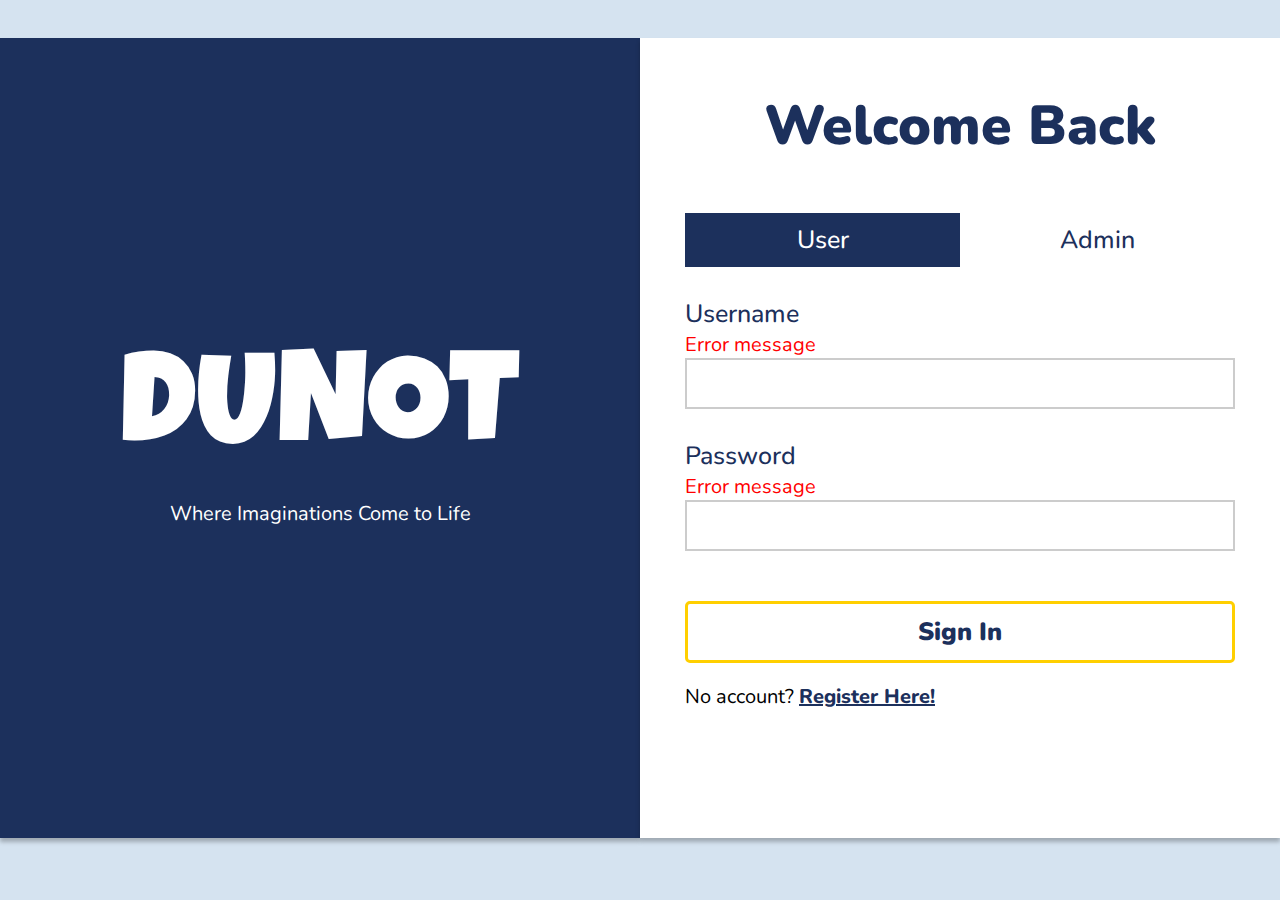
==== HTML/index.html @ 3681e9b6 "Log in, Register, Home, Catalogue html done" ====
<!DOCTYPE html>
<html lang="en">

<head>
    <title>Sign In</title>
    <meta charset="UTF-8">
    <meta name="viewport" content="width=device-width, initial-scale=1.0">
    <link href='https://fonts.googleapis.com/css?family=Nunito' rel='stylesheet'>
    <link href='https://fonts.googleapis.com/css?family=Luckiest Guy' rel='stylesheet'>
    <link rel="stylesheet" href="/CSS/global.css">
    <link rel="stylesheet" href="/CSS/index.css">
</head>

<body>
    <div class="flex-container">
        <div class="bookLeft">
            <h1>DUNOT</h1>
            <p>Where Imaginations Come to Life</p>
        </div>

        <div class="bookRight">
            <div class="rightContent">
                <h2>Welcome Back</h2>

                <form action="" method="" id="signinForm">
                    <div class="radio-button-group">
                        <input type="radio" id="userRadio" name="userType" value="User" checked>
                        <label for="userRadio" id="userLabel" class="radioLabel">User</label>
                        <input type="radio" id="adminRadio" name="userType" value="Admin">
                        <label for="adminRadio" id="adminLabel" class="radioLabel">Admin</label>
                    </div>

                    <label for="userName">Username</label>
                    <p class="errormsg" >Error message</p>
                    <input type="text" id="userName" name="userName">

                    <label for="Password">Password</label>
                    <p class="errormsg">Error message</p>
                    <input type="password" id="Password" name="Password">
                </form>

                <button class="button" type="submit" form="signinForm" value="Submit">Sign In</button>

                <p class="registerlogin">No account? <a href="register.html">Register Here!</a></p>
            </div>
        </div>
    </div>
</body>

</html>
---- CSS/global.css ----
h1,
h2,
h3,
h4,
p,
div,
body,
input,
img {
    padding: 0;
    margin: 0;
}

h2,
h3,
h4,
label,
p,
button,
input,
span {
    font-family: Nunito;
}

h2 {
    font-size: 25px;
}

p {
    font-size: 20px;
    color: black;
}

.container {
    max-width: 100vw;
}

/*Navigation Bar-----------------------------------------------------------*/
.navigationBarContainer {
    height: 91px;
    text-align: center;
    box-shadow: 0px 4px 4px 0px rgba(0, 0, 0, 0.1);
    background-color: white;
    width: 100%;
    position: fixed;
    top: 0;
    z-index: 50;
}

.navBarContent {
    display: flex;
    height: 100%;
    padding-left: 50px;
    padding-right: 50px;
}

.navBarContent span {
    flex: 1;
    display: flex;
    align-items: center;
    justify-content: flex-end;
    gap: 80px;
}

.navBarContent h1 {
    font-family: Luckiest Guy;
    color: #1C305C;
    font-size: 70px;
}

.navBarContent h1 a {
    text-decoration: none;
    color: #1C305C;
}

.icons a {
    color: #1C305C;
}

.shoppingBag[data-count]:before {
    content: attr(data-count);
    position: absolute;
    top: -10px;
    right: -10px;
    background-color: #bb0e1c;
    color: white;
    border-radius: 50%;
    padding: 5px 10px;
    font-size: 18px;
    z-index: 100;
}

.shoppingBag {
    position: relative;
    display: inline-block;
}


/*Book Imgs---------------------------------------------------*/
.bookImg {
    width: 100%;
    max-width: 250px;
    height: 399px;
    box-shadow: 0px 4px 4px 0px rgba(0, 0, 0, 0.1);
    transition: transform .2s;
}

.bookImg:hover {
    cursor: pointer;
    transform: scale(1.1);
}

/*Footer---------------------------------------------------*/
footer {
    height: 200px;
    background-color: #E5E7EB;
}

footer h1 {
    font-family: Luckiest Guy;
    font-size: 35px;
    padding-bottom: 15px;
    color: #1C305C;
}

footer p {
    font-size: 15px;
}

footer div {
    padding-top: 40px;
    padding-left: 10%;
}

/*Button---------------------------------------------------*/
.button {
    width: 550px;
    height: 62px;
    border-radius: 5px;
    border: 3px solid #FFCF00;
    background: rgba(0, 0, 0, 0);
    color: #1C305C;
    box-shadow: inset 0 0 0 0 #FFCF00;
    font-size: 25px;
    font-style: normal;
    font-weight: 900;
    cursor: pointer;
    transition: ease-out 0.3s;
}

.button:hover {
    box-shadow: inset 550px 0 0 0 #FFCF00;
    color: white;
}

/*Others---------------------------------------------------*/
---- CSS/index.css ----
body {
    background: #d5e3f0;
}

.flex-container {
    display: flex;
    justify-content: center;
    /* Horizontally center content */
    align-items: center;
    /* Vertically center content */
    margin-top: 3%;
}

.bookLeft {
    text-align: center;
    width: 676px;
    height: 800px;
    background: #1C305C;
    ;
    box-shadow: 0px 4px 4px 0px rgba(0, 0, 0, 0.25);

    /* Horizontally center content */
    display: flex;
    flex-direction: column;
    justify-content: center;
}

.bookLeft h1 {
    color: #FFF;
    font-family: Luckiest Guy;
    font-size: 130px;
    font-style: normal;
    font-weight: 400;
}

.bookLeft p {
    color: #FFF;
    margin-top: 20px;
}


.bookRight {
    text-align: center;
    width: 676px;
    height: 800px;
    background: white;
    box-shadow: 0px 4px 4px 0px rgba(0, 0, 0, 0.25);
}

.rightContent {
    width: 550px;
    margin: 0 auto;
    margin-top: 50px;
}

.rightContent h2 {
    color: #1C305C;    
    font-family: Nunito;
    font-size: 55px;
    font-style: normal;
    font-weight: 900;
    line-height: normal;
}

#signinForm label,
input {
    display: block;
    text-align: left;
}

#signinForm {
    margin-top: 50px;
}

label {
    color: #1C305C;
    font-size: 25px;
    font-style: normal;
    font-weight: 500;
    line-height: normal;
}

input[type="text"],
input[type="password"] {
    font-size: 20px;
    width: 100%;
    padding: 10px 20px;
    box-sizing: border-box;
    border: 2px solid #ccc;
    margin-bottom: 30px;
    -webkit-transition: 0.5s;
    transition: 0.5s;
    outline: none;
}

input[type="text"]:focus,
input[type="password"]:focus {
    border: 2px solid #555;
}

.radio-button-group{
    display: flex;    
}

input[type="radio"] {      
    display: none;       
}

.radioLabel {
    display: inline-block;
    width: 240px;
    padding: 10px 20px;      
    cursor: pointer;    
    text-align: center !important;
    margin-bottom: 30px;  
}

/* Style the labels when selected */
input[type="radio"]:checked+label {
    background-color: #1C305C;
    /* Change to your desired color */
    color: #fff;
}

.button {
    margin-top: 20px;
}

.registerlogin {
    text-align: left;
    margin-top: 20px;
}

.registerlogin a {
    color: #1C305C;
    font-weight: 800;
}

.errormsg {
    padding-top: 0;
    text-align: left;
    color: red;
}
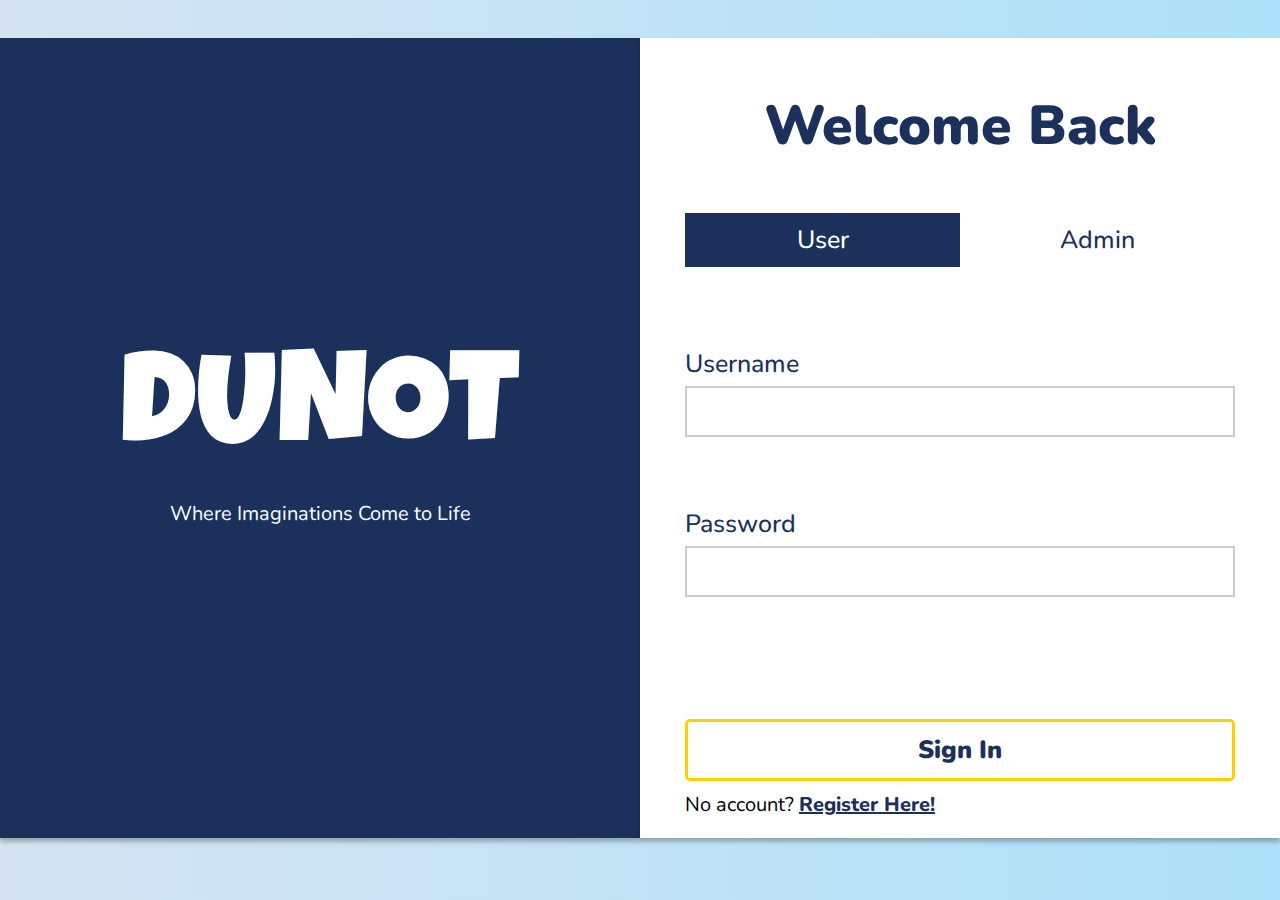
==== commit 1371ea93: "register, signin, home, catalogue backend done" ====
--- a/HTML/index.html
+++ b/HTML/index.html
@@ -7,8 +7,8 @@
     <meta name="viewport" content="width=device-width, initial-scale=1.0">
     <link href='https://fonts.googleapis.com/css?family=Nunito' rel='stylesheet'>
     <link href='https://fonts.googleapis.com/css?family=Luckiest Guy' rel='stylesheet'>
-    <link rel="stylesheet" href="/CSS/global.css">
-    <link rel="stylesheet" href="/CSS/index.css">
+    <link rel="stylesheet" href="../CSS/global.css">
+    <link rel="stylesheet" href="../CSS/index.css">
 </head>
 
 <body>
@@ -22,7 +22,8 @@
             <div class="rightContent">
                 <h2>Welcome Back</h2>
 
-                <form action="" method="" id="signinForm">
+                <form action="../PHP_Function/validateSignIn.php" method="POST" id="signinForm"
+                    onsubmit="return checkAll()">
                     <div class="radio-button-group">
                         <input type="radio" id="userRadio" name="userType" value="User" checked>
                         <label for="userRadio" id="userLabel" class="radioLabel">User</label>
@@ -30,21 +31,72 @@
                         <label for="adminRadio" id="adminLabel" class="radioLabel">Admin</label>
                     </div>
 
+                    <p class="errormsg" id="errorOverall">Invalid Username or Password</p>
+
                     <label for="userName">Username</label>
-                    <p class="errormsg" >Error message</p>
-                    <input type="text" id="userName" name="userName">
+                    <input type="text" id="userName" name="userName" required>
+                    <p class="errormsg" id="errorUser">Only letters (a-z, A-Z), numbers, underscores
+                        and full stops are allowed</p>
 
                     <label for="Password">Password</label>
-                    <p class="errormsg">Error message</p>
-                    <input type="password" id="Password" name="Password">
+                    <input type="password" id="Password" name="Password" required>
+                    <p class="errormsg errorPw">Error Message</p>
                 </form>
 
-                <button class="button" type="submit" form="signinForm" value="Submit">Sign In</button>
-
-                <p class="registerlogin">No account? <a href="register.html">Register Here!</a></p>
+                <div class="stickToBtm">
+                    <button id="signinFormBtn" class="button" type="submit" form="signinForm" value="Submit">Sign
+                        In</button>
+                    <p class="registerlogin">No account? <a href="register.html">Register Here!</a></p>
+                </div>
             </div>
         </div>
     </div>
+
+    <script>
+        var nameNode = document.getElementById('userName');
+        nameNode.addEventListener("change", checkName, false);
+        nameNode.addEventListener("keyup", checkName, false);
+
+        var errorUser = document.getElementById("errorUser");
+
+        function checkName(event) {
+            if (event == null) {
+                var nameNode = document.getElementById('userName');
+                var name = nameNode.value;
+                console.log("from no event: " + name);
+            } else {
+                var nameNode = event.currentTarget;
+                var name = event.currentTarget.value;
+                console.log(name);
+            }
+
+            var regexp = /^[A-Za-z\.\_0-9]*$/;
+            var pos = regexp.test(name);
+
+            if (!pos) {
+                errorUser.style.visibility = "visible";
+                nameNode.focus();
+                nameNode.select();
+                return false;
+
+            } else {
+                errorUser.style.visibility = "hidden";
+                return true;
+            }
+        }
+
+        function checkAll() {
+            if (checkName()) {
+                errorUser.style.visibility = "hidden";
+                return true;
+
+            } else {
+                errorUser.style.visibility = "visible";
+                return false;
+            }
+        }
+
+    </script>
 </body>
 
 </html>--- a/CSS/global.css
+++ b/CSS/global.css
@@ -11,6 +11,7 @@
     margin: 0;
 }
 
+h1,
 h2,
 h3,
 h4,
@@ -37,7 +38,7 @@
 
 /*Navigation Bar-----------------------------------------------------------*/
 .navigationBarContainer {
-    height: 91px;
+    height: 90px;
     text-align: center;
     box-shadow: 0px 4px 4px 0px rgba(0, 0, 0, 0.1);
     background-color: white;
@@ -52,6 +53,7 @@
     height: 100%;
     padding-left: 50px;
     padding-right: 50px;
+    align-items: center;
 }
 
 .navBarContent span {
@@ -65,7 +67,7 @@
 .navBarContent h1 {
     font-family: Luckiest Guy;
     color: #1C305C;
-    font-size: 70px;
+    font-size: 60px;
 }
 
 .navBarContent h1 a {
@@ -86,7 +88,7 @@
     color: white;
     border-radius: 50%;
     padding: 5px 10px;
-    font-size: 18px;
+    font-size: 12px;
     z-index: 100;
 }
 
--- a/CSS/index.css
+++ b/CSS/index.css
@@ -1,13 +1,12 @@
 body {
-    background: #d5e3f0;
+    /* background: #d5e3f0; */
+    background-image: linear-gradient(to right, #d5e3f0, #AEE1F9);
 }
 
 .flex-container {
     display: flex;
     justify-content: center;
-    /* Horizontally center content */
     align-items: center;
-    /* Vertically center content */
     margin-top: 3%;
 }
 
@@ -16,7 +15,6 @@
     width: 676px;
     height: 800px;
     background: #1C305C;
-    ;
     box-shadow: 0px 4px 4px 0px rgba(0, 0, 0, 0.25);
 
     /* Horizontally center content */
@@ -45,6 +43,7 @@
     height: 800px;
     background: white;
     box-shadow: 0px 4px 4px 0px rgba(0, 0, 0, 0.25);
+    position: relative;
 }
 
 .rightContent {
@@ -54,7 +53,7 @@
 }
 
 .rightContent h2 {
-    color: #1C305C;    
+    color: #1C305C;
     font-family: Nunito;
     font-size: 55px;
     font-style: normal;
@@ -78,6 +77,7 @@
     font-style: normal;
     font-weight: 500;
     line-height: normal;
+    margin-bottom: 5px;
 }
 
 input[type="text"],
@@ -87,7 +87,7 @@
     padding: 10px 20px;
     box-sizing: border-box;
     border: 2px solid #ccc;
-    margin-bottom: 30px;
+    margin-bottom: 10px;
     -webkit-transition: 0.5s;
     transition: 0.5s;
     outline: none;
@@ -98,27 +98,25 @@
     border: 2px solid #555;
 }
 
-.radio-button-group{
-    display: flex;    
+.radio-button-group {
+    display: flex;
 }
 
-input[type="radio"] {      
-    display: none;       
+input[type="radio"] {
+    display: none;
 }
 
 .radioLabel {
     display: inline-block;
     width: 240px;
-    padding: 10px 20px;      
-    cursor: pointer;    
+    padding: 10px 20px;
+    cursor: pointer;
     text-align: center !important;
-    margin-bottom: 30px;  
+    margin-bottom: 30px;
 }
 
-/* Style the labels when selected */
 input[type="radio"]:checked+label {
     background-color: #1C305C;
-    /* Change to your desired color */
     color: #fff;
 }
 
@@ -126,9 +124,14 @@
     margin-top: 20px;
 }
 
+.stickToBtm {
+    position: absolute;
+    bottom: 20px;
+}
+
 .registerlogin {
     text-align: left;
-    margin-top: 20px;
+    margin-top: 10px;
 }
 
 .registerlogin a {
@@ -140,4 +143,46 @@
     padding-top: 0;
     text-align: left;
     color: red;
+    font-size: 15px;
+    padding-bottom: 30px;
+}
+
+#errorOverall {
+    visibility: hidden;
+}
+
+#errorUser {
+    visibility: hidden;
+    margin-bottom: 10px;
+}
+
+.errorPw {
+    visibility: hidden;
+}
+
+.error-border {
+    border: 2px solid red !important;
+}
+
+#signinFormBtn[disabled] {
+    border-color: #ccc;
+    color: #ccc;
+    cursor: not-allowed;
+    pointer-events: none;
+}
+
+/*Show password*/
+.showPw {
+    display: flex;
+    align-items: center;
+}
+
+.showPwLabel {
+    font-size: 18px;
+    margin-left: 10px;
+    margin-bottom: 0;
+}
+
+.showPwCheckBox {
+    transform: scale(1.1);
 }